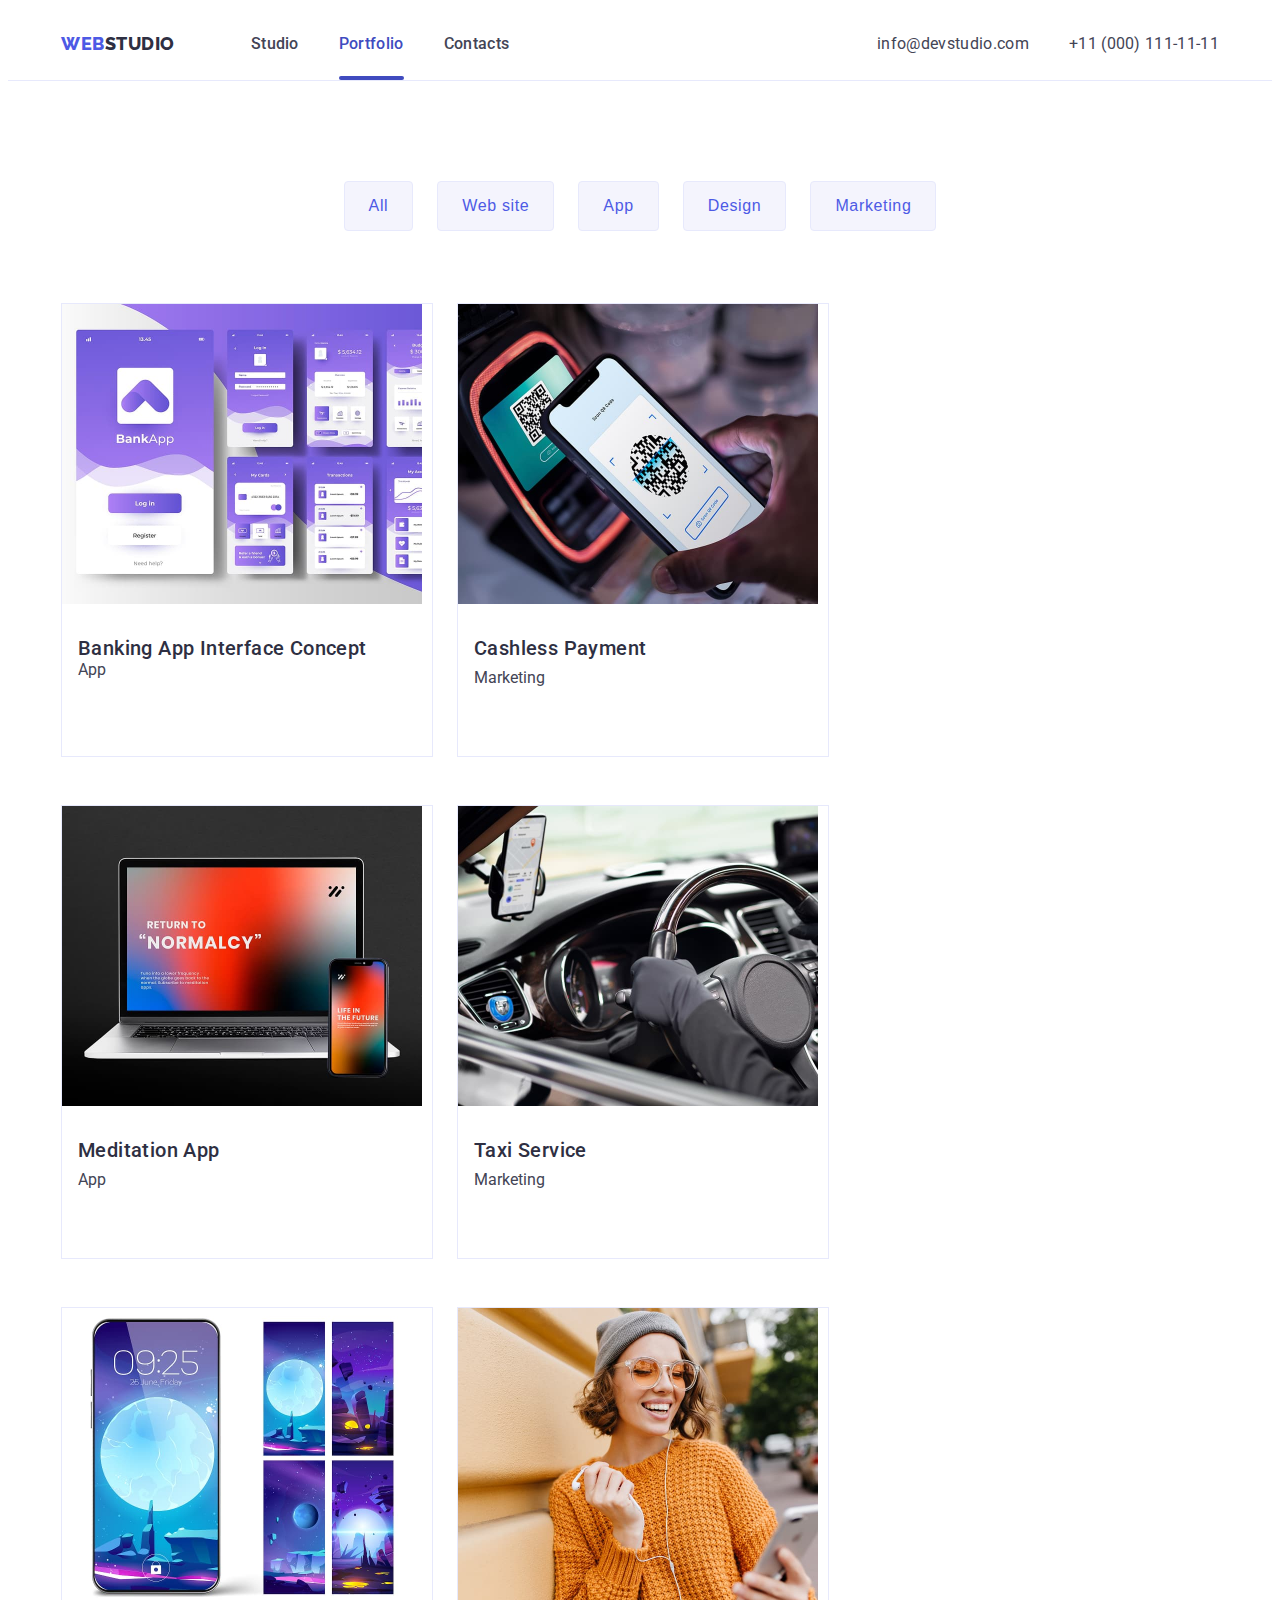
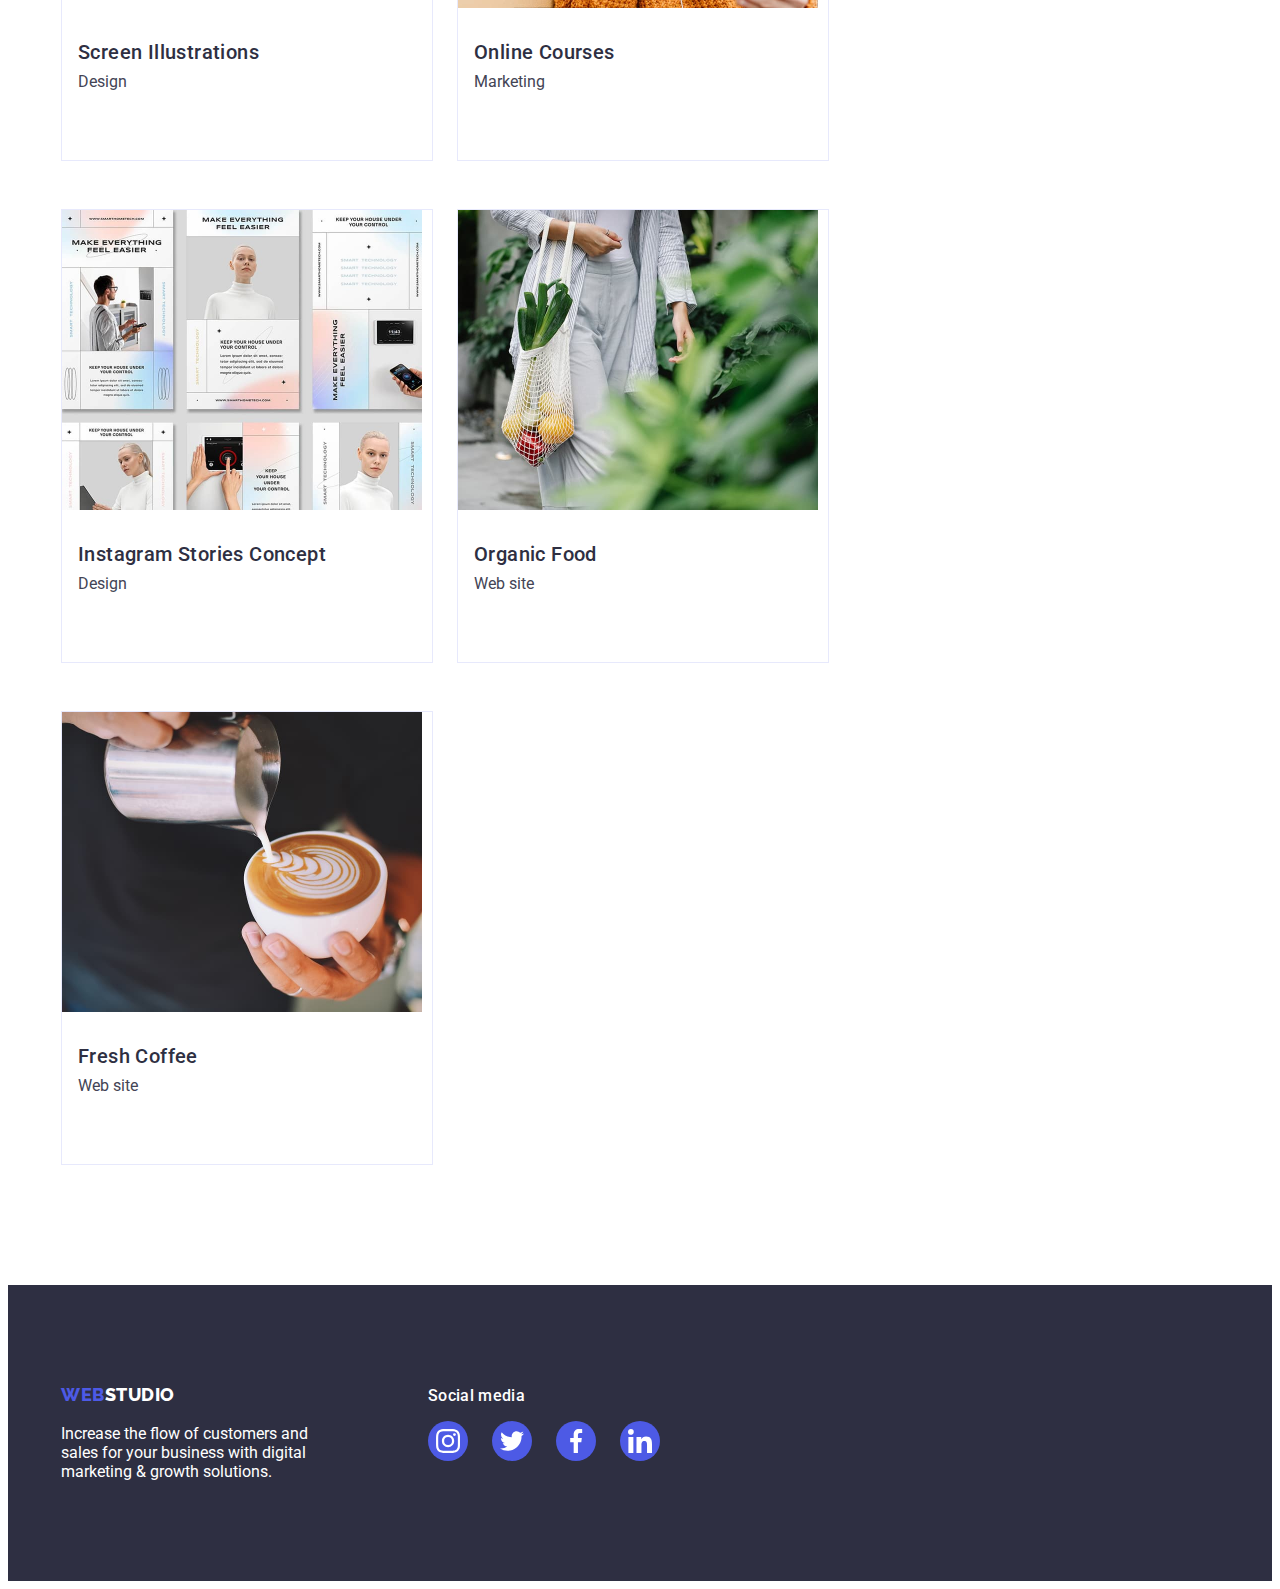
==== portfolio.html @ 13054fbc "Initial commit" ====
<!DOCTYPE html>
<html lang="en">
  <head>
    <meta charset="UTF-8" />
    <meta name="viewport" content="width=device-width, initial-scale=1.0" />
    <link rel="preconnect" href="https://fonts.googleapis.com" />
    <link rel="preconnect" href="https://fonts.gstatic.com" crossorigin />
    <link
      href="https://fonts.googleapis.com/css2?family=Raleway:wght@800&family=Roboto:wght@100..900&display=swap"
      rel="stylesheet"
    />
    <link
      rel="stylesheet"
      href="https://cdnjs.cloudflare.com/ajax/libs/modern-normalize/3.0.1/modern-normalize.min.css"
      integrity="sha512-q6WgHqiHlKyOqslT/lgBgodhd03Wp4BEqKeW6nNtlOY4quzyG3VoQKFrieaCeSnuVseNKRGpGeDU3qPmabCANg=="
      crossorigin="anonymous"
      referrerpolicy="no-referrer"
    />
    <link href="./css/styles.css" rel="stylesheet" />
    <title>Webstudio-Portfolio</title>
  </head>
  <body>
    <!--Header-->
    <header class="header">
      <div class="container header-container">
        <nav class="header-nav">
          <a href="./index.html" class="logo"
            ><span class="logo-part">Web</span>Studio</a
          >
          <ul class="list nav-list">
            <li class="nav-item">
              <a href="./index.html" class="nav-link">Studio</a>
            </li>
            <li class="nav-item current">
              <a href="./portfolio.html" class="nav-link">Portfolio</a>
            </li>
            <li class="nav-item">
              <a href="" class="nav-link">Contacts</a>
            </li>
          </ul>
        </nav>
        <ul class="list contact-list">
          <li class="contact-item">
            <a href="mailto:info@devstudio.com" class="nav-data"
              >info@devstudio.com</a
            >
          </li>
          <li class="contact-item">
            <a href="tel:+11 (000) 111-11-11" class="nav-data"
              >+11 (000) 111-11-11</a
            >
          </li>
        </ul>
      </div>
    </header>
    <!--Main Section-->
    <main>
      <section class="filter-section">
        <div class="container filter-container">
          <h2 class="visually-hidden">Projects Catalogue</h2>
          <ul class="list filter-list">
            <li class="filter-item">
              <button type="button" class="filter-button">All</button>
            </li>
            <li class="filter-item">
              <button type="button" class="filter-button">Web site</button>
            </li>
            <li class="filter-item">
              <button type="button" class="filter-button">App</button>
            </li>
            <li class="filter-item">
              <button type="button" class="filter-button">Design</button>
            </li>
            <li class="filter-item">
              <button type="button" class="filter-button">Marketing</button>
            </li>
          </ul>
        </div>
      </section>
      <section class="portfolio-section">
        <div class="container portfolio-container">
          <ul class="list portfolio-list">
            <li class="portfolio-item">
              <div class="portfolio-cover-wrap">
                <img
                  src="./images/bank.jpg"
                  alt="Computer with banking app design"
                  width="360px"
                  height="300px"
                />
                <p class="portfolio-cover-text">
                  14 Stylish and User-Friendly App Design Concepts · Task
                  Manager App · Calorie Tracker App · Exotic Fruit Ecommerce App
                  · Cloud Storage App
                </p>
              </div>
              <div class="item-content">
                <h3>Banking App Interface Concept</h3>
                <p>App</p>
              </div>
            </li>
            <li class="portfolio-item">
              <div class="portfolio-cover-wrap">
              <img
                src="./images/applepay.jpg"
                alt="NFC Payment"
                width="360px"
                height="300px"
              />
              <p class="portfolio-cover-text">
                  14 Stylish and User-Friendly App Design Concepts · Task
                  Manager App · Calorie Tracker App · Exotic Fruit Ecommerce App
                  · Cloud Storage App
                </p>
                </div>
              <div class="item-content">
                <h3 class="item-header">Cashless Payment</h3>
                <p>Marketing</p>
              </div>
            </li>
            <li class="portfolio-item">
              <div class="portfolio-cover-wrap">
              <img
                src="./images/meditation.jpg"
                alt="Meditation App Design on mobile and web"
                width="360px"
                height="300px"
              />
              <p class="portfolio-cover-text">
                  14 Stylish and User-Friendly App Design Concepts · Task
                  Manager App · Calorie Tracker App · Exotic Fruit Ecommerce App
                  · Cloud Storage App
                </p>
                </div>
              <div class="item-content">
                <h3 class="item-header">Meditation App</h3>
                <p>App</p>
              </div>
            </li>

            <li class="portfolio-item">
              <div class="portfolio-cover-wrap">
              <img
                src="./images/taxi.jpg"
                alt="Driving car"
                width="360px"
                height="300px"
              />
              <p class="portfolio-cover-text">
                  14 Stylish and User-Friendly App Design Concepts · Task
                  Manager App · Calorie Tracker App · Exotic Fruit Ecommerce App
                  · Cloud Storage App
                </p>
                </div>
              <div class="item-content">
                <h3 class="item-header">Taxi Service</h3>
                <p>Marketing</p>
              </div>
            </li>
            <li class="portfolio-item">
              <div class="portfolio-cover-wrap">
              <img
                src="./images/bg.jpg"
                alt="Background for mobile"
                width="360px"
                height="300px"
              />
              <p class="portfolio-cover-text">
                  14 Stylish and User-Friendly App Design Concepts · Task
                  Manager App · Calorie Tracker App · Exotic Fruit Ecommerce App
                  · Cloud Storage App
                </p>
                </div>
              <div class="item-content">
                <h3 class="item-header">Screen Illustrations</h3>
                <p>Design</p>
              </div>
            </li>
            <li class="portfolio-item">
              <div class="portfolio-cover-wrap">
              <img
                src="./images/course.jpg"
                alt="Girl listening and watching course on her smartphone"
                width="360px"
                height="300px"
              />
              <p class="portfolio-cover-text">
                  14 Stylish and User-Friendly App Design Concepts · Task
                  Manager App · Calorie Tracker App · Exotic Fruit Ecommerce App
                  · Cloud Storage App
                </p>
                </div>
              <div class="item-content">
                <h3 class="item-header">Online Courses</h3>
                <p>Marketing</p>
              </div>
            </li>
            <li class="portfolio-item">
              <div class="portfolio-cover-wrap">
              <img
                src="./images/insta.jpg"
                alt="Instagram stories designs"
                width="360px"
                height="300px"
              />
              <p class="portfolio-cover-text">
                  14 Stylish and User-Friendly App Design Concepts · Task
                  Manager App · Calorie Tracker App · Exotic Fruit Ecommerce App
                  · Cloud Storage App
                </p>
                </div>
              <div class="item-content">
                <h3 class="item-header">Instagram Stories Concept</h3>
                <p>Design</p>
              </div>
            </li>
            <li class="portfolio-item">
              <div class="portfolio-cover-wrap">
              <img
                src="./images/vegan.jpg"
                alt="Woman with vegetables"
                width="360px"
                height="300px"
              />
              <p class="portfolio-cover-text">
                  14 Stylish and User-Friendly App Design Concepts · Task
                  Manager App · Calorie Tracker App · Exotic Fruit Ecommerce App
                  · Cloud Storage App
                </p>
                </div>
              <div class="item-content">
                <h3 class="item-header">Organic Food</h3>
                <p>Web site</p>
              </div>
            </li>

            <li class="portfolio-item">
              <div class="portfolio-cover-wrap">
              <img
                src="./images/coffee.jpg"
                alt="Pouring coffee"
                width="360px"
                height="300px"
              />
              <p class="portfolio-cover-text">
                  14 Stylish and User-Friendly App Design Concepts · Task
                  Manager App · Calorie Tracker App · Exotic Fruit Ecommerce App
                  · Cloud Storage App
                </p>
                </div>
              <div class="item-content">
                <h3 class="item-header">Fresh Coffee</h3>
                <p>Web site</p>
              </div>
            </li>
          </ul>
        </div>
      </section>
    </main>
    <footer class="footer">
      <section class="section footer-section">
        <div class="container footer-container">
          <div class="footer-content">
            <a href="./index.html" class="logo-footer"
              ><span class="logo-part">Web</span>Studio</a
            >
            <p class="footer-text">
              Increase the flow of customers and <br />
              sales for your business with digital<br />
              marketing & growth solutions.
            </p>
          </div>
          <div>
            <b>Social media</b>
            <ul class="list team-soc-list">
              <li class="team-soc-item">
                <a class="link team-soc-link" href="#">
                  <svg class="team-soc-icon" width="24" height="24">
                    <use href="./images/icons.svg#icon-instagram"></use>
                  </svg>
                </a>
              </li>
              <li class="team-soc-item">
                <a class="link team-soc-link" href="#">
                  <svg class="team-soc-icon" width="24" height="24">
                    <use href="./images/icons.svg#icon-twitter"></use>
                  </svg>
                </a>
              </li>
              <li class="team-soc-item">
                <a class="link team-soc-link" href="#">
                  <svg class="team-soc-icon" width="24" height="24">
                    <use href="./images/icons.svg#icon-facebook"></use>
                  </svg>
                </a>
              </li>
              <li class="team-soc-item">
                <a class="link team-soc-link" href="#">
                  <svg class="team-soc-icon" width="24" height="24">
                    <use href="./images/icons.svg#icon-linkedin"></use>
                  </svg>
                </a>
              </li>
            </ul>
          </div>
        </div>
      </section>
    </footer>
  </body>
</html>
---- css/styles.css ----
/*Styles Reset*/
h1,
h2,
h3,
p {
  margin: 0;
}

ul {
  margin: 0;
  padding: 0;
}

img {
  display: block;
}

.list {
  list-style-type: none;
}
button {
  cursor: pointer;
}
a {
  text-decoration: none;

}
a:focus {
  box-shadow: none;
  border: none;
}
.container {
  width: 100%;
  max-width: 1158px;
  padding-left: 15px;
  padding-right: 15px;
  margin: 0 auto;
}
/*variables*/
:root {
  --brand-color: #4d5ae5;
  --pressed-color: #404bbf;
  --main-color: #2e2f42;
  --success-color: #31d0aa;
  --body-text-color: #434455;
  --light-color: #8e8f99;
  --accent-color: #e7e9fc;
  --light-background-color: #f4f4fd;
  --modal-color: #2e2f42;
  --hero-background: #2e2f42;
  --white-color: #ffffff;
  --modal-background-color: #fcfcfc;
  --hero-gradient: linear-gradient(
    rgba(46, 47, 66, 0.7),
    rgba(46, 47, 66, 0.7)
  );
}
/*Header*/
.header {
  border-bottom: 1px solid var(--CORNFLOWER, #e7e9fc);
  background: var(--WHITE, #fff);
}
.header-nav {
  display: flex;
  justify-content: space-between;
}
.header-container {
  display: flex;
  justify-content: space-between;
}
.nav-list {
  display: flex;
}
.logo {
  margin-right: 76px;
  color: var(--main-color, #2e2f42);
  font-family: Raleway;
  font-size: 18px;
  font-weight: 800;
  line-height: 116.667%;
  letter-spacing: 0.54px;
  text-transform: uppercase;
  align-content: center;
}
.logo-part {
  color: var(--brand-color);
}
.nav-item:not(:last-child),
.contact-item:not(:last-child) {
  margin-right: 40px;
}
.nav-item {
  color: var(--main-color);
  font-family: Roboto;
  font-size: 16px;
  font-weight: 500;
  line-height: 150%;
  letter-spacing: 0.32px;
  padding: 24px 0 24px 0;
}
.contact-item {
  padding: 24px 0 24px 0;
}
.nav-item:hover,
.nav-item:focus {
  color: var(--brand-color);
}
.nav-data {
  color: var(--body-text-color, #434455);
  font-family: Roboto;
  font-size: 16px;
  font-style: normal;
  font-weight: 400;
  line-height: 150%;
  letter-spacing: 0.32px;
}
.nav-data:hover,
.nav-data:focus {
  color: var(--pressed-color);
}
.contact-list {
  display: flex;
}
.nav-link {
  position: relative;
  display: inline-block;
  overflow: visible;
  color: var(--body-text-color);
}
.nav-link::after{
    position: absolute;
    content: "";
    bottom: -20px;
    left: 0;
    width: 100%;
    height: 4px;
    border-radius: 2px;
    background-color: var(--pressed-color);
    transform: translateY(4px);
    transition: transform 300ms linear;
    display: none;
    /*transform: scaleX(0);*/
  }
.nav-link:hover::after,
.nav-link:focus::after {
  /*transform: scaleX(1);*/
  display: block;
}
.nav-link:hover,
.nav-link:focus,
.nav-item.current .nav-link{
  color: var(--pressed-color);
}
.nav-item.current .nav-link::after {
  display: block;
}
/*Global Styles*/
body {
  font-family: 'Roboto', sans-serif;
  background-color: var(--white-color);
}
h2 {
  color: var(--main-color);
  text-align: center;
  font-family: Roboto;
  font-size: 36px;
  font-weight: 700;
  line-height: 111.111%;
  letter-spacing: 0.72px;
  text-transform: capitalize;
}
h3 {
  color: var(--main-color);
  font-family: Roboto;
  font-size: 20px;
  font-weight: 500;
  line-height: 120%;
  letter-spacing: 0.4px;
}
p {
  color: var(--body-text-color);
}
/*Hero Section*/
.hero-section {
  background-color: var(--hero-background);
  background-image: var(--hero-gradient), url(../images/hero_bg.jpg);
  background-repeat: no-repeat;
  background-position: center;
  background-size: cover;
  text-align: center;
  width: auto;
  background-size: 1440px auto;
  height: 600px;
  padding-top: 188px;
  padding-bottom: 188px;
}
.main-title {
  color: var(--white-color, #ffffff);
  font-size: 56px;
  font-weight: 700;
  line-height: 107.143%;
  letter-spacing: 1.12px;
  margin-bottom: 48px;
}
.button {
  background-color: var(--brand-color);
  color: var(--white-color);
  font-family: Roboto;
  font-size: 16px;
  font-weight: 500;
  line-height: 150%;
  letter-spacing: 0.64px;
  padding: 16px 32px;
  border: none;
  border-radius: 4px;
  box-shadow: 0px 4px 4px 0px rgba(0, 0, 0, 0.15);
}
.button:hover,
.button:focus {
  background-color: var(--pressed-color);
}
/*Section 2 Features*/
.visually-hidden {
  clip: rect(0 0 0 0);
  clip-path: inset(50%);
  height: 1px;
  overflow: hidden;
  position: absolute;
  white-space: nowrap;
  width: 1px;
}
.features-section {
  padding: 120px 0 120px 0;
}
.features-list {
  display: flex;
  justify-content: space-between;
  gap: 24px;
}
.item-header {
  margin-bottom: 8px;
}
.vector-box {
  border-radius: 4px;
  background: var(--CLOUD, #f4f4fd);
  display: flex;
  justify-content: center;
  padding: 24px 0;
  margin-bottom: 8px;
}
/* Section 3 What are we doing*/
.what-header {
  margin-bottom: 72px;
}
.what-section {
  padding-bottom: 120px;
}
.what-list {
  display: flex;
  justify-content: space-between;
  gap: 24px;
}

/*Section 4 Our Team*/
.team-section {
  background: var(--light-background-color, #f4f4fd);
  padding: 120px 0 120px 0;
}
.team-list {
  display: flex;
  justify-content: space-between;
  gap: 24px;
}
.team-item {
  border-radius: 0px 0px 4px 4px;
  background: var(--white-color, #fff);
  box-shadow: 0px 1px 6px 0px rgba(46, 47, 66, 0.08),
    0px 1px 1px 0px rgba(46, 47, 66, 0.16),
    0px 2px 1px 0px rgba(46, 47, 66, 0.08);
}
.item-box {
  padding-top: 32px;
  padding-bottom: 32px;
  text-align: center;
}
.team-header {
  margin-bottom: 72px;
}
.item-header {
  margin-bottom: 8px;
}
.team-soc-list {
  display: flex;
  justify-content: center;
  gap: 24px;
}
.team-soc-item {
  width: 40px;
  height: 40px;
  background-color: var(--brand-color);
  border-radius: 50%;
  fill: var(--white-color);
}
.team-soc-link {
  width: 100%;
  height: 100%;
  display: flex;
  justify-content: center;
  align-items: center;
}
.team-soc-link:is(:hover, :focus) {
  background-color: var(--pressed-color);
  border-radius: 50%;
}
.team-text {
  margin-bottom: 8px;
}
/*Customers Section*/
.customers-section {
  padding: 120px 0 120px;
}
.customers-title {
  margin-bottom: 72px;
}
.customers-list {
  display: inline-flex;
  align-items: flex-start;
  gap: 24px;
}
.customer-item {
  width: 168px;
  height: 88px;
  border-radius: 4px;
  border: 1px solid var(--light-color, #8e8f99);
}

.customers-link {
  width: 100%;
  height: 100%;
  display: flex;
  justify-content: center;
  align-items: center;
}
.customer-item:hover,
.customer-item:focus {
  border-color: var(--pressed-color);
}

.customer-item:hover .customers-icon,
.customer-item:focus .customers-icon {
  fill: var(--pressed-color);
}
.customers-icon {
  fill: var(--light-color);
}
/*Portfolio*/
.portfolio-button {
  color: var(--brand-color);
  background-color: var(--light-background-color);
}
.portfolio-button:focus,
.portfolio-button:hover {
  background-color: var(--pressed-color);
  color: var(--white-color);
}
.filter-list {
  display: flex;
  justify-content: center;
  gap: 24px;
}
.filter-button {
  padding: 12px 24px;
  align-items: center;
  border-radius: 4px;
  border: 1px solid var(--CORNFLOWER, #e7e9fc);
  background: var(--CLOUD, #f4f4fd);
  color: var(--brand-color);
  font-size: 16px;
  font-weight: 500;
  line-height: 150%;
  letter-spacing: 0.64px;
}
.filter-button:hover {
  border-radius: 4px;
  color: var(--white-color);
  border: 1px transparent;
  background: var(--pressed-color);
  box-shadow: 0px 3px 1px 0px rgba(0, 0, 0, 0.1),
    0px 2px 1px 0px rgba(0, 0, 0, 0.08), 0px 2px 2px 0px rgba(0, 0, 0, 0.12);
}
.filter-container {
  padding-top: 100px;
  padding-bottom: 72px;
}
.portfolio-section {
  margin-bottom: 120px;
}
.portfolio-list {
  display: flex;
  align-content: flex-start;
  flex-wrap: wrap;
  gap: 48px 24px;
  overflow: hidden;
}
.portfolio-cover-wrap {
  position: relative;
  overflow: hidden;
}
.portfolio-cover-text {
  position: absolute;
  top: 0;
  padding: 40px 32px 0 32px;
  color: var(--white-color);
  background-color: var(--brand-color);
  height: 100%;
  font-size: 16px;
  font-style: normal;
  font-weight: 400;
  line-height: 150%;
  letter-spacing: 0.32px;
  transform: translateY(100%);
  transition: transform 250ms cubic-bezier(0.4, 0, 0.2, 1);
}
.portfolio-item:hover .portfolio-cover-text {
  transform: translateY(0);
}
.portfolio-item {
  display: flex;
  width: 360px;
  height: 420px;
  padding-bottom: 32px;
  flex-direction: column;
  align-items: flex-start;
  gap: 32px;
  border: 1px solid;
  border-color: var(--accent-color);
  flex-basis: calc((100% - 48px) / 3);
  min-height: 360px;
}
.item-content {
  padding-left: 16px;
  padding-right: 16px;
}
.portfolio-item:hover,
:focus {
  box-shadow: 0px 1px 6px 0px rgba(46, 47, 66, 0.08),
    0px 1px 1px 0px rgba(46, 47, 66, 0.16),
    0px 2px 1px 0px rgba(46, 47, 66, 0.08);
}
/*Footer*/
footer {
  background-color: var(--main-color);
  color: var(--white-color);
}
.logo-footer {
  color: var(--white-color);
  font-family: Raleway;
  font-size: 18px;
  font-weight: 800;
  line-height: 116.667%;
  letter-spacing: 0.54px;
  text-transform: uppercase;
  margin-bottom: 18px;
  display: inline-block;
}
.footer-text {
  color: var(--white-color);
  max-width: 264px;
}
.footer-container {
  display: flex;
  align-items: baseline;
  gap: 120px;
}
.footer-section {
  padding-top: 100px;
  padding-bottom: 100px;
}
.footer b {
  display: inline-block;
  font-weight: 500;
  color: var(--white-color);
  letter-spacing: 0.32px;
  margin-bottom: 16px;
}
.footer-content {
  display: flex;
  flex-direction: column;
  align-items: flex-start;
}
.backdrop {
  position: fixed;
  top: 0;
  width: 100%;
  height: 100%;
  background-color: rgba(46, 47, 66, 0.40);
  transition: visibility 500ms linear, opacity 300ms linear;
}
.backdrop.is-hidden .modal{
  transform: translate(-500%, -50%);
}
.modal {
  position: absolute;
  top: 50%;
  left: 50%;
  transform: translate(-50%, -50%);
  transition: transform 500ms linear;
  width: 408px;
  padding: 24px;
min-height: 584px;
flex-shrink: 0;
border-radius: 4px;
background: var(--modal-background-color);
box-shadow: 0px 1px 1px 0px rgba(0, 0, 0, 0.14), 0px 1px 3px 0px rgba(0, 0, 0, 0.12), 0px 2px 1px 0px rgba(0, 0, 0, 0.20);
}
.modal-close {
width: 24px;
height: 24px;
fill: var(--accent-color);
border: 1px rgba(0, 0, 0, 0.10);
border-radius: 50%;
display: flex;
align-items: center;
justify-content: center;
margin-left: auto;
}
.modal-close-icon {
  fill: var(--main-color);
}
.is-hidden {
  opacity: 0;
  visibility: hidden;
  pointer-events: none;
}
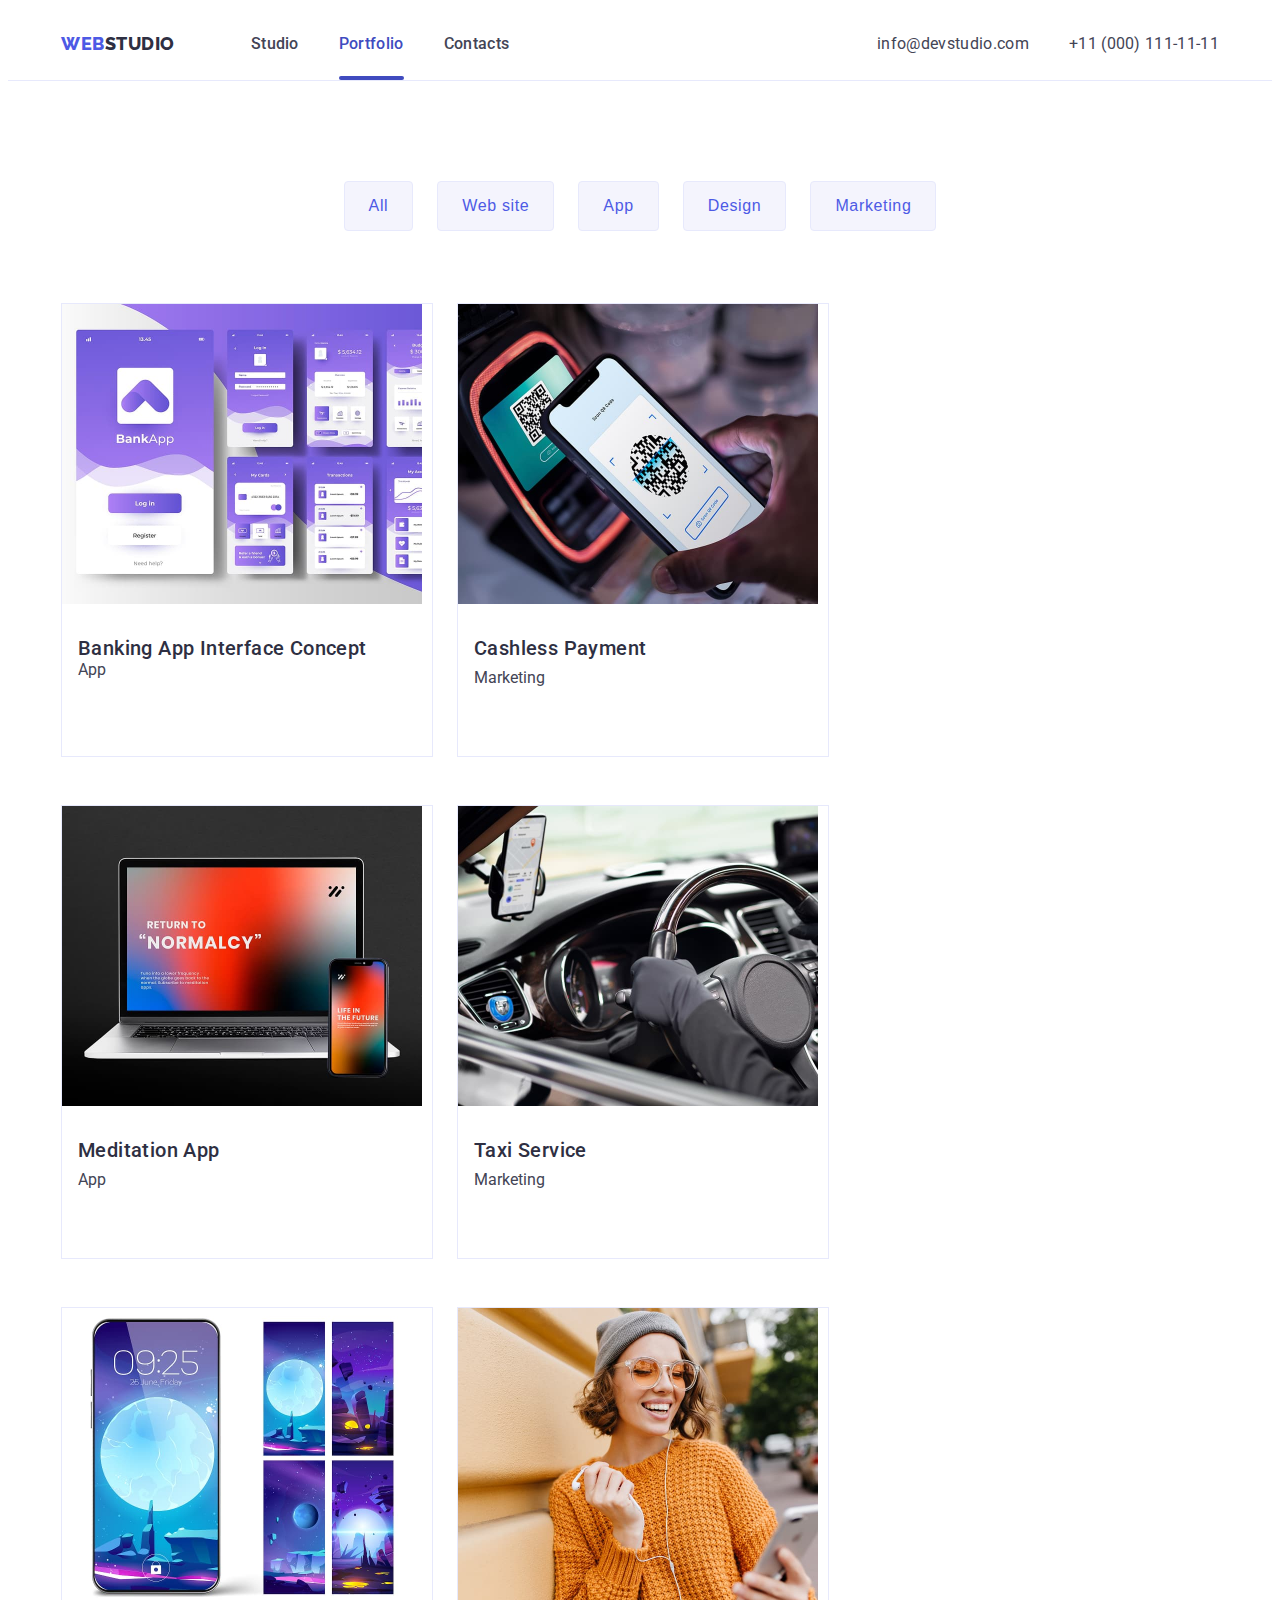
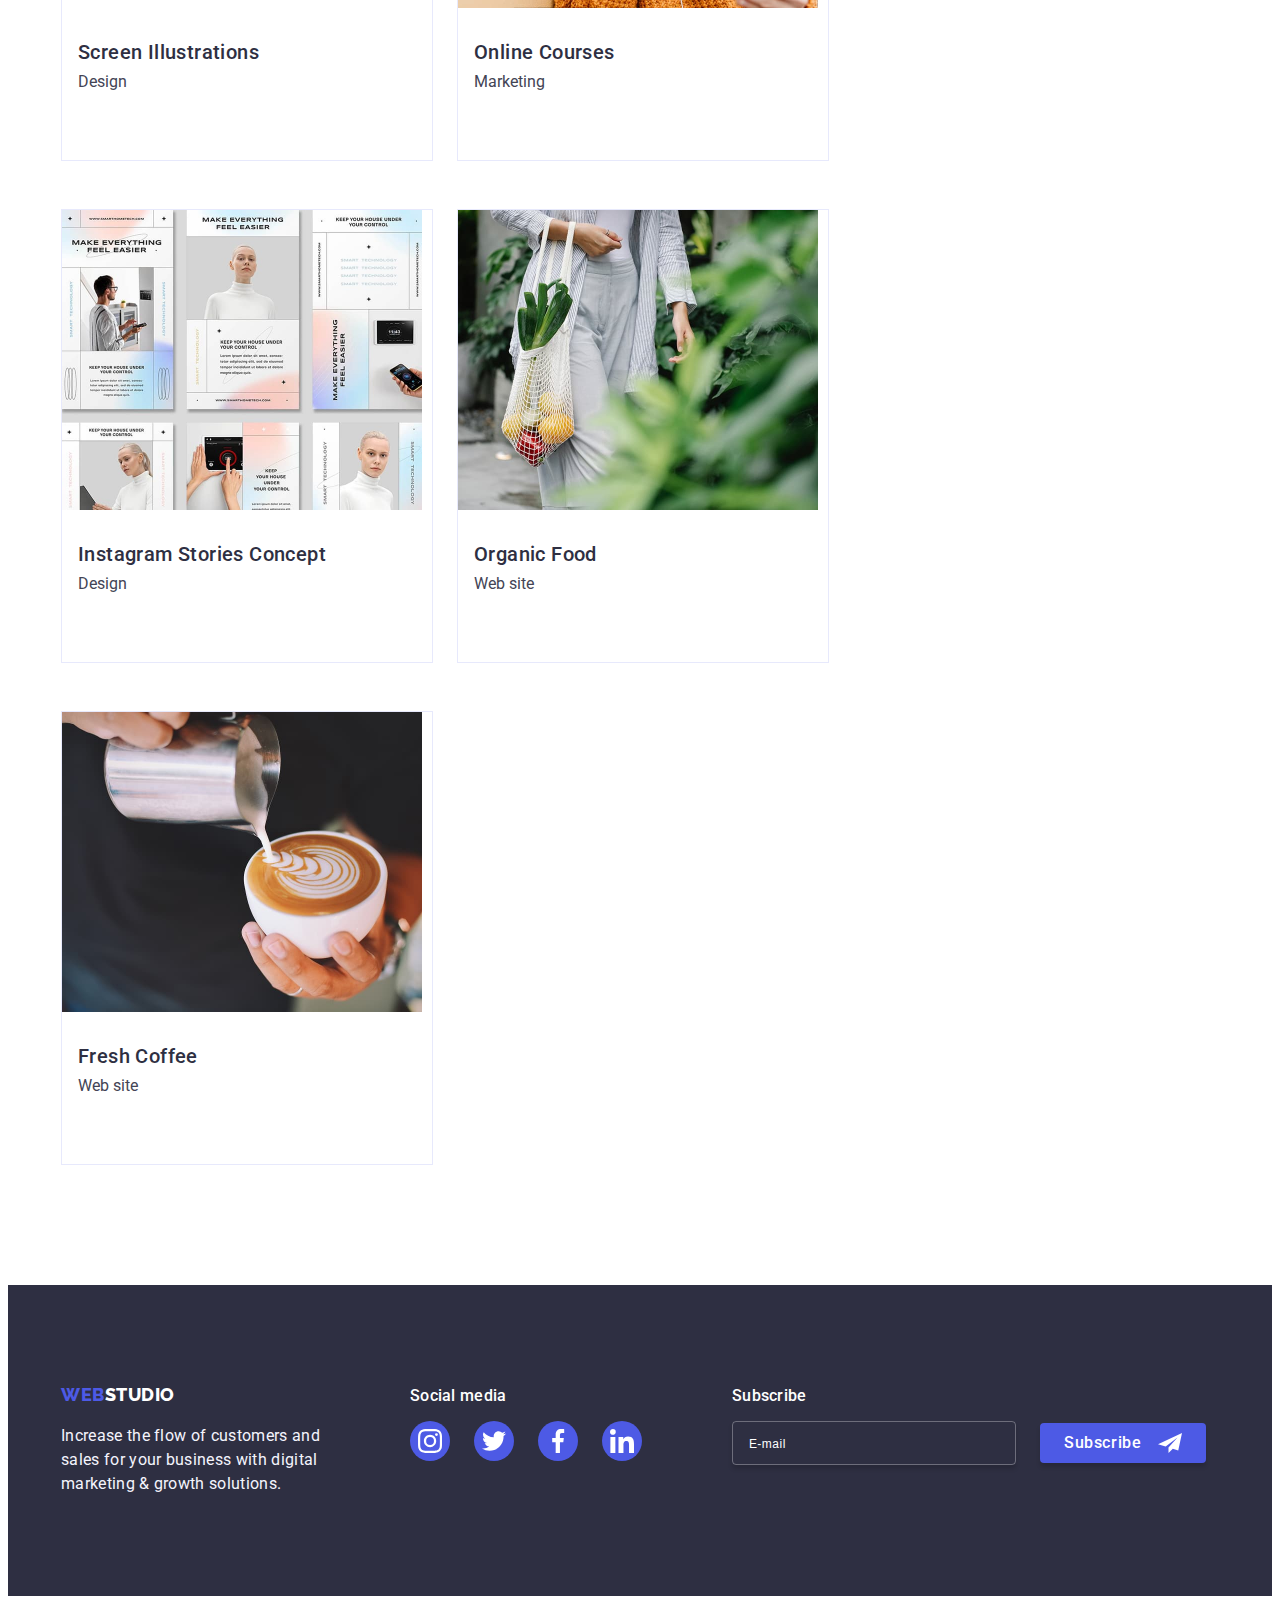
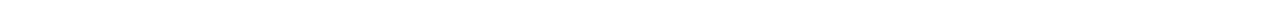
==== commit 36d4a8f3: "Update2" ====
--- a/portfolio.html
+++ b/portfolio.html
@@ -303,6 +303,17 @@
               </li>
             </ul>
           </div>
+          <div class="subscribe-container">
+          <b>Subscribe</b>
+          <div class="subscribe-wrap"><input 
+          class="email-input" 
+          type="text"
+          name="subscribe" 
+          id="subscribe"
+          placeholder="E-mail"/>
+          <button type="submit" class="subscribe-button button">Subscribe<svg class="subscribe-icon" width="24" height="24"><use href="./images/icons.svg#icon-send"></use></svg></button>
+        </div>
+        </div>
         </div>
       </section>
     </footer>
--- a/css/styles.css
+++ b/css/styles.css
@@ -54,6 +54,7 @@
     rgba(46, 47, 66, 0.7),
     rgba(46, 47, 66, 0.7)
   );
+  --transition: 250ms cubic-bezier(0.4, 0, 0.2, 1);
 }
 /*Header*/
 .header {
@@ -464,13 +465,15 @@
   display: inline-block;
 }
 .footer-text {
-  color: var(--white-color);
+  color: var(--light-background-color);
   max-width: 264px;
+line-height: 150%;
+letter-spacing: 0.32px;
 }
 .footer-container {
   display: flex;
   align-items: baseline;
-  gap: 120px;
+  gap: 90px;
 }
 .footer-section {
   padding-top: 100px;
@@ -488,6 +491,52 @@
   flex-direction: column;
   align-items: flex-start;
 }
+.subscribe-icon {
+  fill: var(--white-color);
+}
+.subscribe-button {
+display: inline-flex;
+padding: 8px 24px;
+justify-content: center;
+align-items: center;
+gap: 16px;
+border-radius: 4px;
+border: none;
+background-color: var(--brand-color);
+color: var(--WHITE, #FFF);
+text-align: center;
+font-weight: 500;
+letter-spacing: 0.64px;
+}
+.email-input {
+  background-color: transparent;
+  min-width: 264px;
+height: 40px;
+border-radius: 4px;
+border: 1px solid rgba(255, 255, 255, 0.3);
+box-shadow: 0px 4px 4px 0px rgba(0, 0, 0, 0.15);
+padding-left: 16px;
+}
+.email-input:focus, 
+.email-input:hover {
+  border-color: var(--brand-color);
+  outline: var(--pressed-color);
+  color: white;
+}
+.email-input::placeholder {
+  color: white;
+  font-size: 12px;
+font-style: normal;
+font-weight: 400;
+letter-spacing: 0.48px;
+}
+.subscribe-wrap {
+  display: flex;
+  flex-direction: row;
+  align-items: center;
+  gap: 24px;
+}
+/*Modal Window*/
 .backdrop {
   position: fixed;
   top: 0;
@@ -516,19 +565,147 @@
 .modal-close {
 width: 24px;
 height: 24px;
-fill: var(--accent-color);
-border: 1px rgba(0, 0, 0, 0.10);
+border: 1px solid rgba(0, 0, 0, 0.10);
 border-radius: 50%;
 display: flex;
 align-items: center;
 justify-content: center;
 margin-left: auto;
+margin-bottom: 24px;
+background-color: var(--accent-color);
 }
 .modal-close-icon {
   fill: var(--main-color);
+}
+.modal-close:hover,
+.modal-close:focus {
+  background-color: var(--pressed-color);
+}
+.modal-close:hover .modal-close-icon,
+.modal-close:focus .modal-close-icon {
+  fill: var(--white-color);
 }
 .is-hidden {
   opacity: 0;
   visibility: hidden;
   pointer-events: none;
+}
+.modal-title {
+color: var(--main-color);
+text-align: center;
+font-weight: 500;
+margin-bottom: 16px;
+}
+.modal-input {
+  min-width: 360px;
+  height: 40px;
+  border-radius: 4px;
+border: 1px solid rgba(46, 47, 66, 0.40);
+background-color: transparent;
+outline: transparent;
+padding-left: 38px;
+font-size: 12px;
+letter-spacing: 0.48px;
+}
+.modal-input:focus {
+  border: 1px solid var(--brand-color);
+}
+.modal-input:focus + .modal-icon {
+fill: var(--brand-color);
+}
+.submit-button{
+padding: 16px 32px;
+border-radius: 4px;
+border: 1px transparent;
+background-color: var(--brand-color);
+box-shadow: 0px 4px 4px 0px rgba(0, 0, 0, 0.15);
+color: var(--white-color);
+min-width: 169px;
+font-size: 16px;
+font-weight: 500;
+letter-spacing: 0.64px;
+line-height: 150%;
+cursor: pointer;
+display: block;
+margin: 0 auto;
+}
+.submit-button:hover,
+.submit-button:focus {
+  background-color: var(--pressed-color);
+}
+.modal-comment::placeholder {
+color: (46, 47, 66, 0.40);
+font-size: 12px;
+letter-spacing: 0.48px;
+}
+.modal-comment {
+  min-width: 360px;
+  height: 120px;
+  padding: 8px 16px;
+  border-radius: 4px;
+border: 1px solid rgba(46, 47, 66, 0.40);
+background-color: transparent;
+outline: transparent;
+font-size: 12px;
+letter-spacing: 0.48px;
+resize: none;
+}
+.modal-comment:focus {
+  border: 1px solid var(--brand-color);
+}
+.label-text {
+  color: var(--light-color);
+font-size: 12px;
+letter-spacing: 0.48px;
+display: inline-block;
+}
+.modal-icon {
+  color: var(--main-color);
+  position: absolute;
+  transform: translateY(-50%);
+  left: 5px;
+  top: 50%;
+  margin-left: 8px;
+}
+.input-wrap {
+  position: relative;
+}
+.modal-label {
+  position: relative;
+  margin-bottom: 4px;
+}
+.modal-field {
+  margin-bottom: 8px;
+}
+.check-text {
+  font-size: 12px;
+  letter-spacing: 0.48px;
+  color: var(--light-color);
+  display: flex;
+  align-items: center;
+      margin-bottom: 24px;
+}
+.check-text::before{
+  content: '';
+  border: 1px solid rgba(46, 47, 66, 0.40);
+  width: 16px;
+height: 16px;
+border-radius: 2px;
+margin-right: 8px;
+}
+.input-check:checked + .check-text::before{
+  background-color: var(--pressed-color);
+  border: none ;
+  background-image: url(../images/check.svg);
+  background-repeat: no-repeat;
+  background-position: center;
+}
+.input-check:hover + .check-text::before{
+  border-color: var(--pressed-color);
+  transition: var(--transition);
+}
+.policy-text {
+text-decoration-line: underline;
+color: var(--brand-color);
+margin-left: 6px;
 }